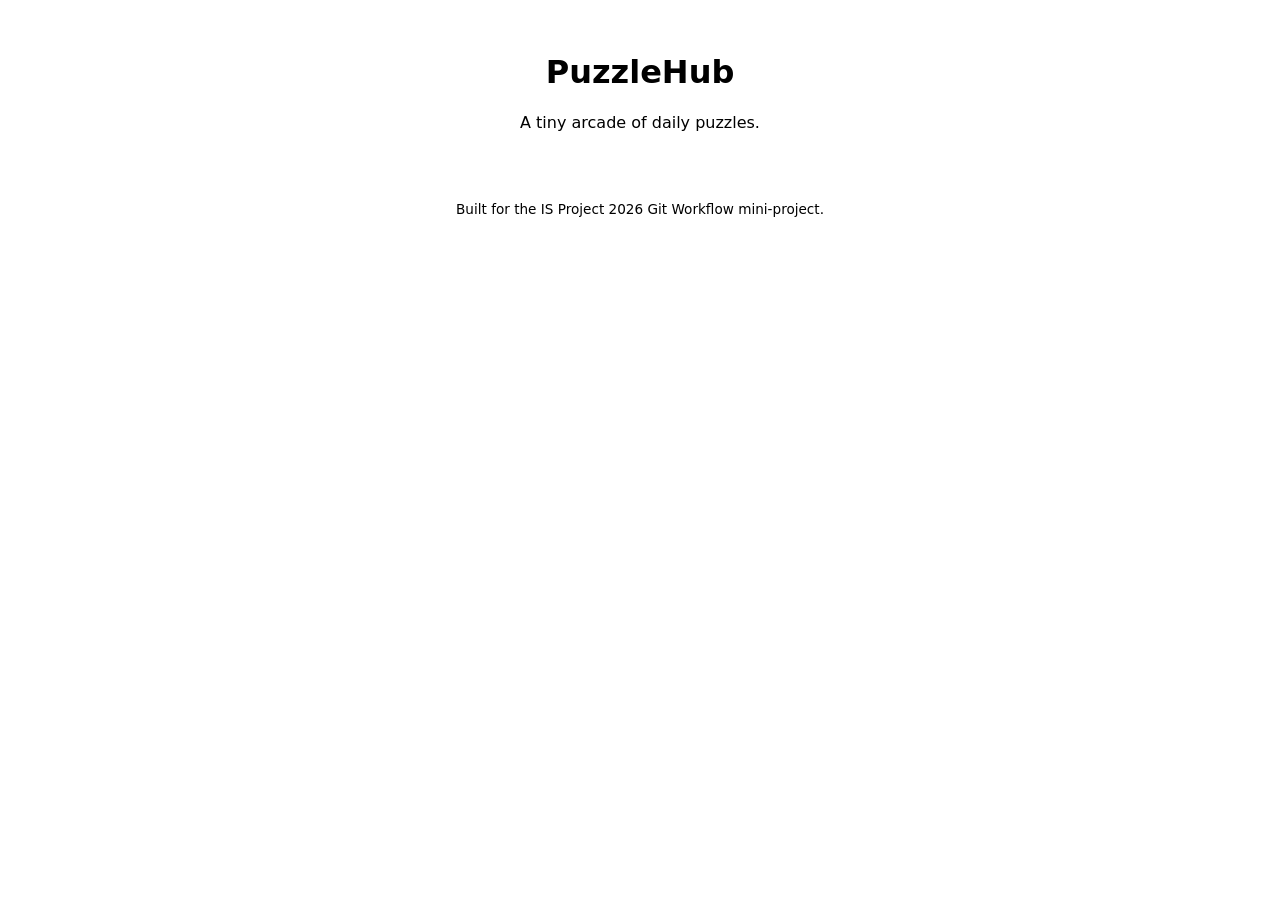
==== index.html @ c2c080c3 "feat(scaffold): add base HTML shell and folder structure Set up index.html, css/, js/, games/ subfol" ====
<!DOCTYPE html>
<html lang="en">
<head>
  <meta charset="UTF-8">
  <meta name="viewport" content="width=device-width, initial-scale=1.0">
  <title>PuzzleHub</title>
  <link rel="stylesheet" href="css/style.css">
</head>
<body>
  <header class="site-header">
    <h1>PuzzleHub</h1>
    <p class="tagline">A tiny arcade of daily puzzles.</p>
  </header>

  <main id="app">
    <!-- Landing page content is filled in by a later issue -->
  </main>

  <footer class="site-footer">
    <p>Built for the IS Project 2026 Git Workflow mini-project.</p>
  </footer>

  <script src="js/main.js"></script>
</body>
</html>
---- css/style.css ----
/* PuzzleHub base styles — extended by games and the shared design system (see issue #3) */

* {
  box-sizing: border-box;
}

body {
  margin: 0;
  font-family: system-ui, -apple-system, "Segoe UI", sans-serif;
}

.site-header {
  padding: 2rem 1rem 1rem;
  text-align: center;
}

.site-footer {
  padding: 1.5rem 1rem;
  text-align: center;
  font-size: 0.85rem;
}
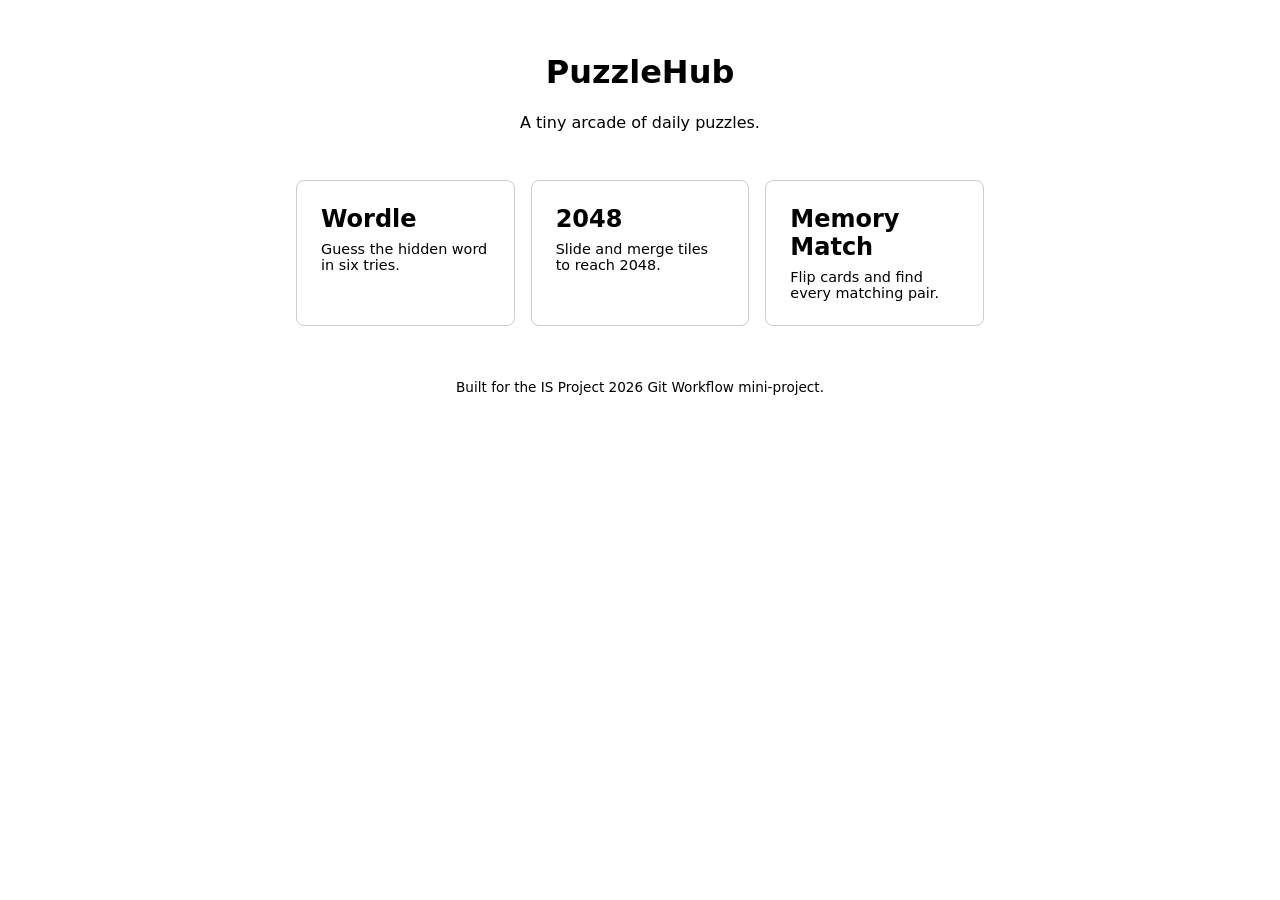
==== commit d12dcc61: "feat(landing): add nav to Wordle, 2048, and Memory Match Closes #2" ====
--- a/index.html
+++ b/index.html
@@ -13,7 +13,20 @@
   </header>
 
   <main id="app">
-    <!-- Landing page content is filled in by a later issue -->
+    <nav class="game-nav" aria-label="Games">
+      <a class="game-card" href="games/wordle/index.html">
+        <h2>Wordle</h2>
+        <p>Guess the hidden word in six tries.</p>
+      </a>
+      <a class="game-card" href="games/2048/index.html">
+        <h2>2048</h2>
+        <p>Slide and merge tiles to reach 2048.</p>
+      </a>
+      <a class="game-card" href="games/memory/index.html">
+        <h2>Memory Match</h2>
+        <p>Flip cards and find every matching pair.</p>
+      </a>
+    </nav>
   </main>
 
   <footer class="site-footer">
--- a/css/style.css
+++ b/css/style.css
@@ -19,3 +19,32 @@
   text-align: center;
   font-size: 0.85rem;
 }
+
+/* Landing page nav (issue #2) — restyled by the shared design system, see issue #3 */
+
+.game-nav {
+  display: grid;
+  grid-template-columns: repeat(auto-fit, minmax(200px, 1fr));
+  gap: 1rem;
+  max-width: 720px;
+  margin: 0 auto;
+  padding: 1rem;
+}
+
+.game-card {
+  display: block;
+  padding: 1.5rem;
+  border: 1px solid #ccc;
+  border-radius: 8px;
+  text-decoration: none;
+  color: inherit;
+}
+
+.game-card h2 {
+  margin: 0 0 0.5rem;
+}
+
+.game-card p {
+  margin: 0;
+  font-size: 0.9rem;
+}
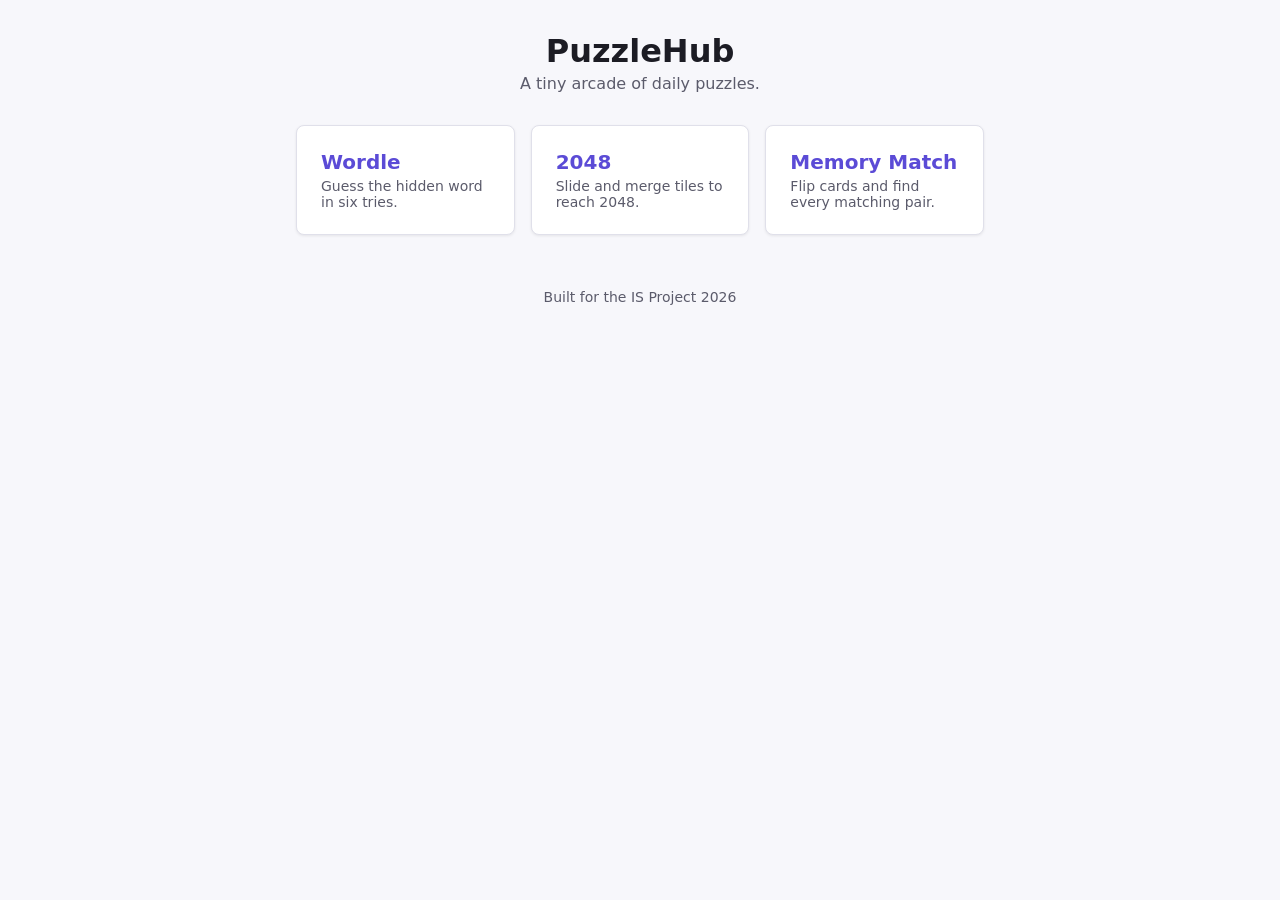
==== commit 7dd96fa6: "style(design-system): add shared color, type, and spacing tokens Introduces CSS custom properties fo" ====
--- a/index.html
+++ b/index.html
@@ -30,7 +30,7 @@
   </main>
 
   <footer class="site-footer">
-    <p>Built for the IS Project 2026 Git Workflow mini-project.</p>
+    <p>Built for the IS Project 2026</p>
   </footer>
 
   <script src="js/main.js"></script>
--- a/css/style.css
+++ b/css/style.css
@@ -1,4 +1,37 @@
-/* PuzzleHub base styles — extended by games and the shared design system (see issue #3) */
+/* PuzzleHub shared design system (issue #3)
+   Design tokens below are the single source of truth for color, type, and
+   spacing — game pages should reuse these variables rather than hardcoding
+   new values. */
+
+:root {
+  /* color */
+  --color-bg: #f7f7fb;
+  --color-surface: #ffffff;
+  --color-text: #1c1c24;
+  --color-text-muted: #5b5b6b;
+  --color-primary: #5b4bd6;
+  --color-primary-hover: #4738b8;
+  --color-border: #e0e0ea;
+
+  /* typography */
+  --font-body: system-ui, -apple-system, "Segoe UI", sans-serif;
+  --font-size-sm: 0.875rem;
+  --font-size-base: 1rem;
+  --font-size-lg: 1.25rem;
+  --font-size-xl: 2rem;
+
+  /* spacing scale */
+  --space-1: 0.25rem;
+  --space-2: 0.5rem;
+  --space-3: 1rem;
+  --space-4: 1.5rem;
+  --space-5: 2rem;
+
+  /* misc */
+  --radius: 8px;
+  --shadow-card: 0 1px 3px rgba(0, 0, 0, 0.08);
+  --shadow-card-hover: 0 4px 12px rgba(0, 0, 0, 0.1);
+}
 
 * {
   box-sizing: border-box;
@@ -6,45 +39,71 @@
 
 body {
   margin: 0;
-  font-family: system-ui, -apple-system, "Segoe UI", sans-serif;
+  font-family: var(--font-body);
+  font-size: var(--font-size-base);
+  color: var(--color-text);
+  background: var(--color-bg);
 }
 
 .site-header {
-  padding: 2rem 1rem 1rem;
+  padding: var(--space-5) var(--space-3) var(--space-3);
   text-align: center;
 }
 
-.site-footer {
-  padding: 1.5rem 1rem;
-  text-align: center;
-  font-size: 0.85rem;
+.site-header h1 {
+  margin: 0;
+  font-size: var(--font-size-xl);
 }
 
-/* Landing page nav (issue #2) — restyled by the shared design system, see issue #3 */
+.site-header .tagline {
+  margin: var(--space-1) 0 0;
+  color: var(--color-text-muted);
+}
+
+.site-footer {
+  padding: var(--space-4) var(--space-3);
+  text-align: center;
+  font-size: var(--font-size-sm);
+  color: var(--color-text-muted);
+}
+
+/* Landing page nav (issue #2) */
 
 .game-nav {
   display: grid;
   grid-template-columns: repeat(auto-fit, minmax(200px, 1fr));
-  gap: 1rem;
+  gap: var(--space-3);
   max-width: 720px;
   margin: 0 auto;
-  padding: 1rem;
+  padding: var(--space-3);
 }
 
 .game-card {
   display: block;
-  padding: 1.5rem;
-  border: 1px solid #ccc;
-  border-radius: 8px;
+  padding: var(--space-4);
+  background: var(--color-surface);
+  border: 1px solid var(--color-border);
+  border-radius: var(--radius);
+  box-shadow: var(--shadow-card);
   text-decoration: none;
   color: inherit;
+  transition: box-shadow 0.15s ease, transform 0.15s ease;
+}
+
+.game-card:hover,
+.game-card:focus-visible {
+  box-shadow: var(--shadow-card-hover);
+  transform: translateY(-2px);
 }
 
 .game-card h2 {
-  margin: 0 0 0.5rem;
+  margin: 0 0 var(--space-1);
+  font-size: var(--font-size-lg);
+  color: var(--color-primary);
 }
 
 .game-card p {
   margin: 0;
-  font-size: 0.9rem;
+  font-size: var(--font-size-sm);
+  color: var(--color-text-muted);
 }
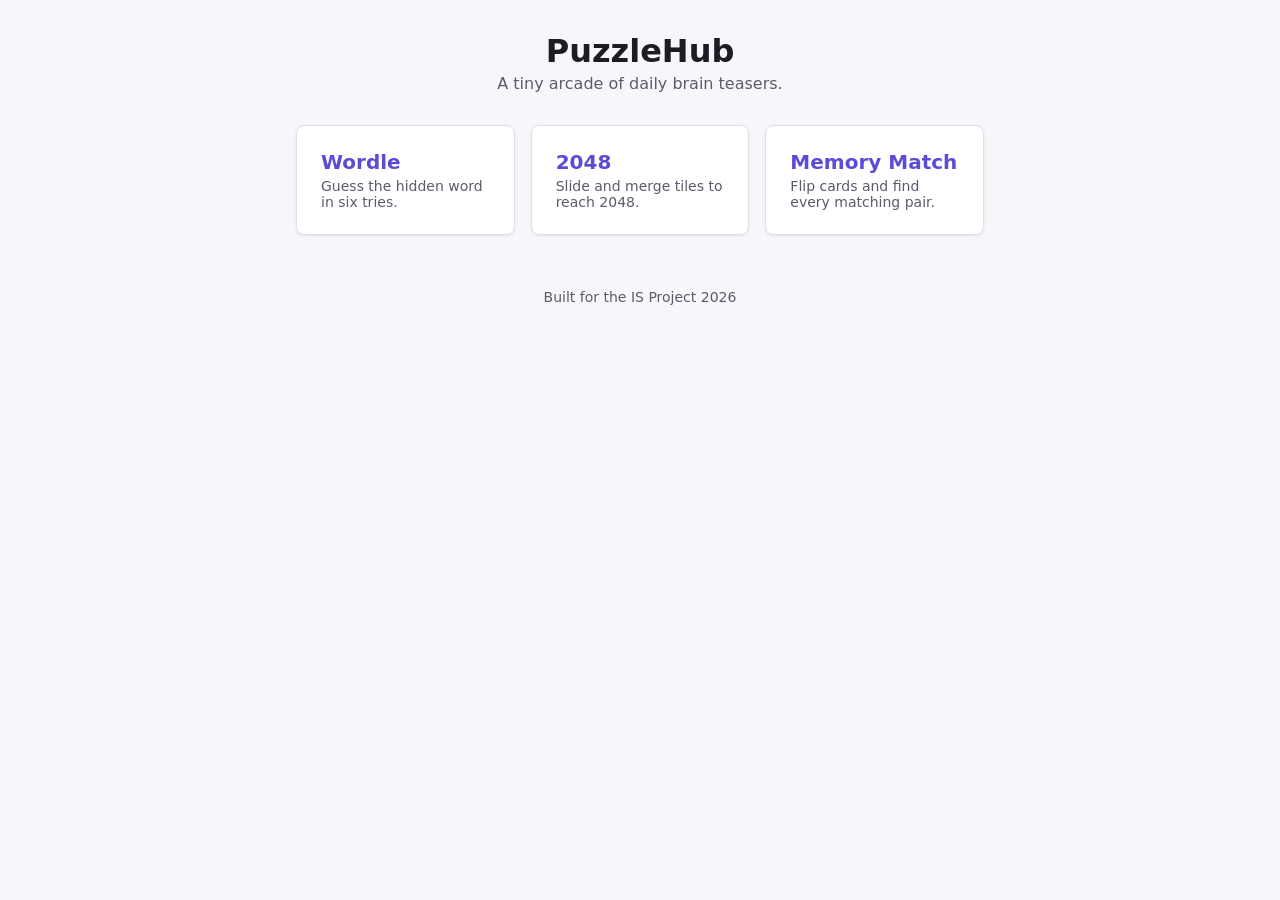
==== commit 3bf2c001: "chore(landing): reword tagline to 'brain teasers' Refs #11" ====
--- a/index.html
+++ b/index.html
@@ -9,7 +9,7 @@
 <body>
   <header class="site-header">
     <h1>PuzzleHub</h1>
-    <p class="tagline">A tiny arcade of daily puzzles.</p>
+    <p class="tagline">A tiny arcade of daily brain teasers.</p>
   </header>
 
   <main id="app">
--- a/css/style.css
+++ b/css/style.css
@@ -31,6 +31,11 @@
   --radius: 8px;
   --shadow-card: 0 1px 3px rgba(0, 0, 0, 0.08);
   --shadow-card-hover: 0 4px 12px rgba(0, 0, 0, 0.1);
+
+  /* game feedback states — shared across Wordle/2048/Memory Match */
+  --color-correct: #4caf50;
+  --color-present: #d6a52b;
+  --color-absent: #787c7f;
 }
 
 * {
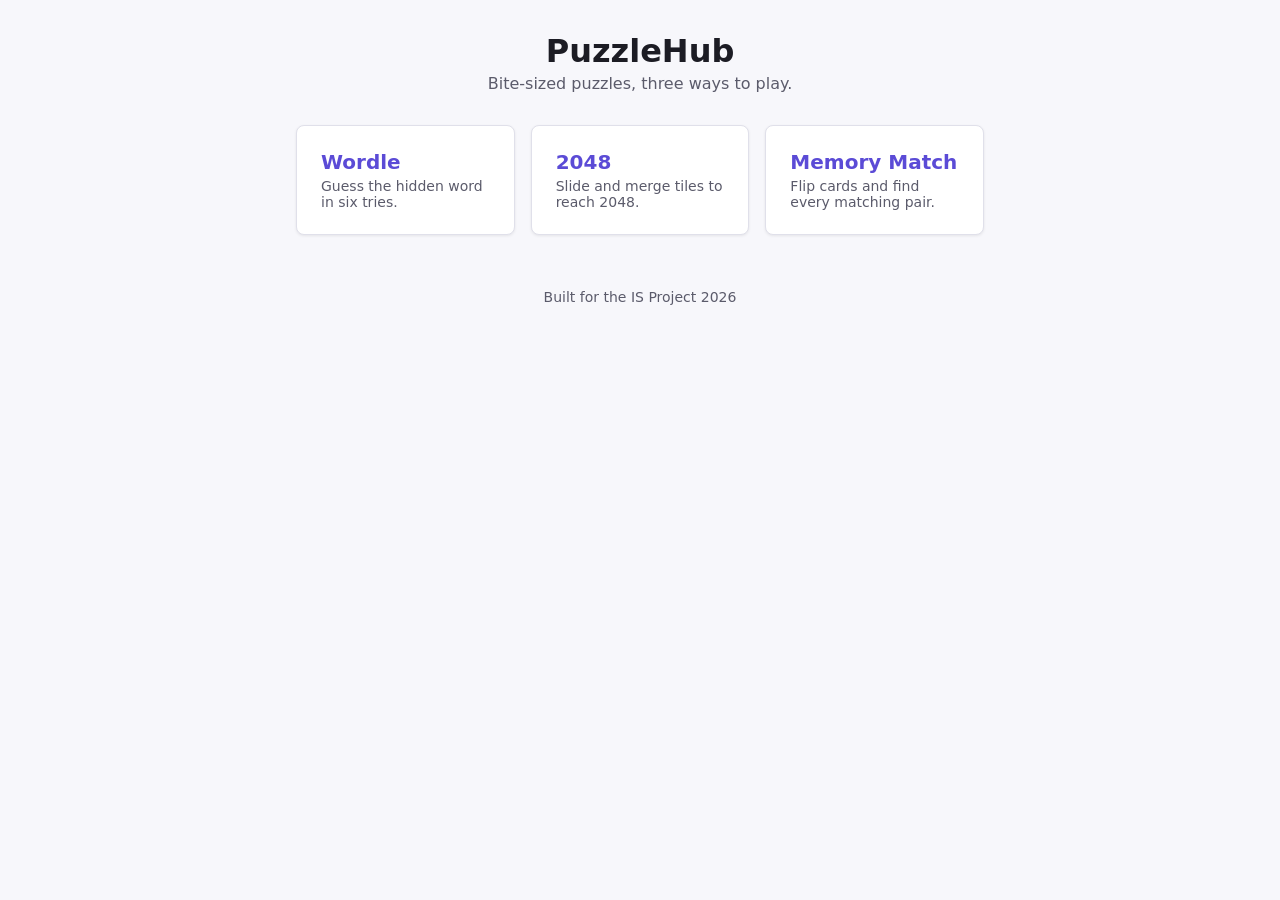
==== commit ffb89e42: "chore(landing): rework tagline copy (branch B) Refs #11" ====
--- a/index.html
+++ b/index.html
@@ -9,7 +9,7 @@
 <body>
   <header class="site-header">
     <h1>PuzzleHub</h1>
-    <p class="tagline">A tiny arcade of daily brain teasers.</p>
+    <p class="tagline">Bite-sized puzzles, three ways to play.</p>
   </header>
 
   <main id="app">
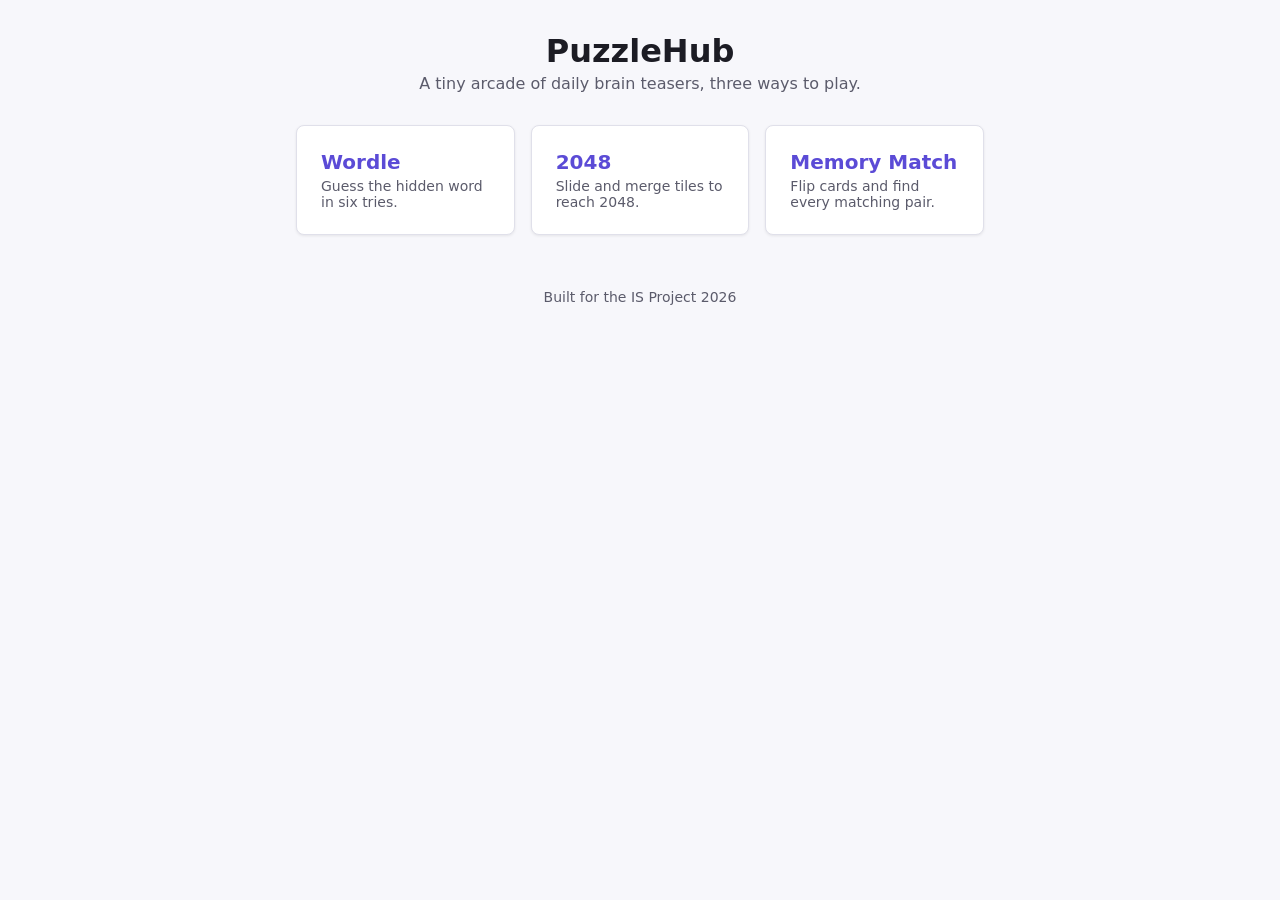
==== commit cf5620c9: "merge: resolve tagline conflict between branch-A and branch-B Both branches reworded the landing pag" ====
--- a/index.html
+++ b/index.html
@@ -9,7 +9,7 @@
 <body>
   <header class="site-header">
     <h1>PuzzleHub</h1>
-    <p class="tagline">Bite-sized puzzles, three ways to play.</p>
+    <p class="tagline">A tiny arcade of daily brain teasers, three ways to play.</p>
   </header>
 
   <main id="app">
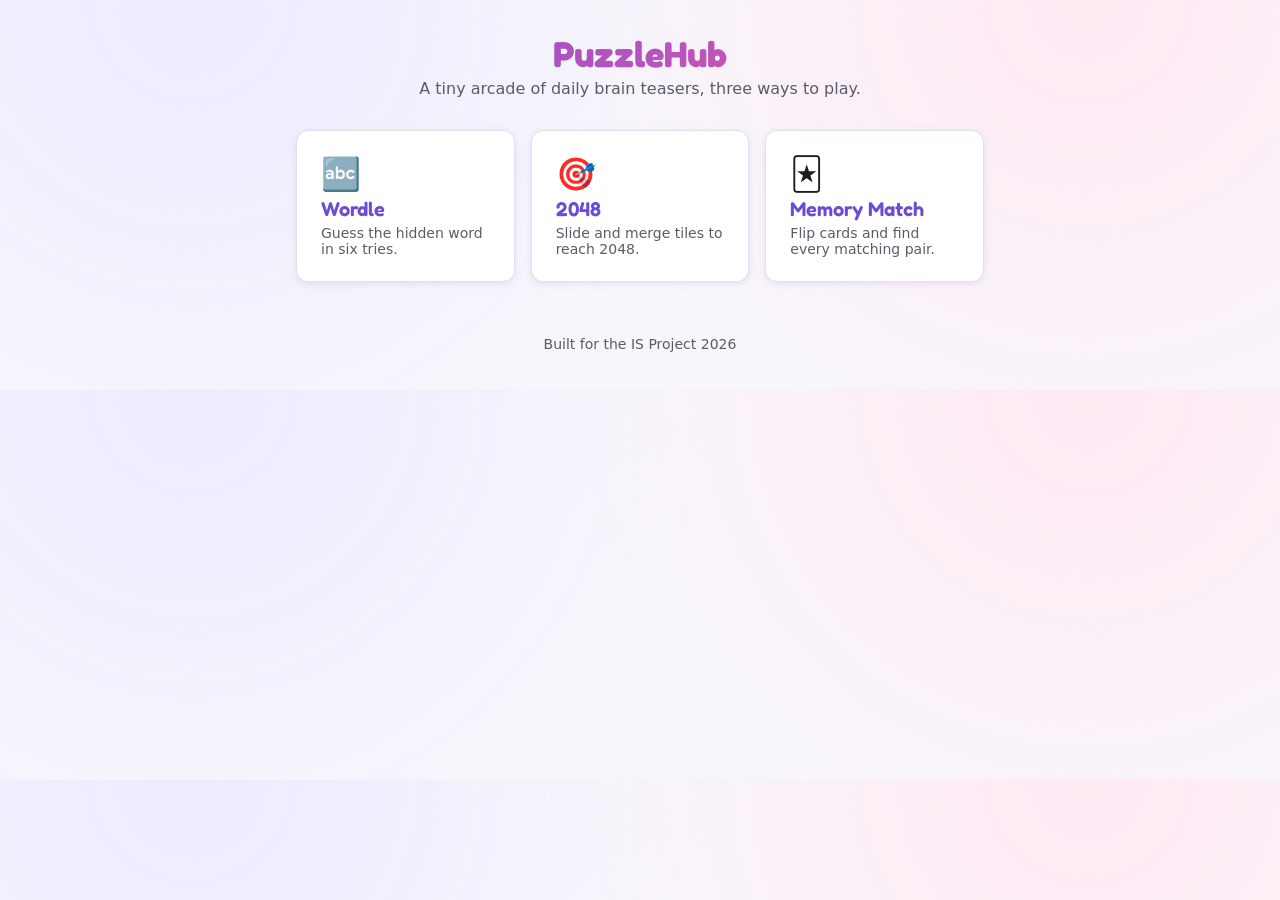
==== commit 7ac2166e: "style(polish): playful visual redesign and micro-animations Layers a more 'gamey' feel on top of the" ====
--- a/index.html
+++ b/index.html
@@ -15,14 +15,17 @@
   <main id="app">
     <nav class="game-nav" aria-label="Games">
       <a class="game-card" href="games/wordle/index.html">
+        <span class="game-icon" aria-hidden="true">🔤</span>
         <h2>Wordle</h2>
         <p>Guess the hidden word in six tries.</p>
       </a>
       <a class="game-card" href="games/2048/index.html">
+        <span class="game-icon" aria-hidden="true">🎯</span>
         <h2>2048</h2>
         <p>Slide and merge tiles to reach 2048.</p>
       </a>
       <a class="game-card" href="games/memory/index.html">
+        <span class="game-icon" aria-hidden="true">🃏</span>
         <h2>Memory Match</h2>
         <p>Flip cards and find every matching pair.</p>
       </a>
--- a/css/style.css
+++ b/css/style.css
@@ -1,7 +1,9 @@
-/* PuzzleHub shared design system (issue #3)
-   Design tokens below are the single source of truth for color, type, and
-   spacing — game pages should reuse these variables rather than hardcoding
-   new values. */
+/* PuzzleHub shared design system (issue #3, restyled playful/gamey in
+   issue #35). Design tokens below are the single source of truth for
+   color, type, and spacing — game pages should reuse these variables
+   rather than hardcoding new values. */
+
+@import url("https://fonts.googleapis.com/css2?family=Fredoka:wght@500;600;700&display=swap");
 
 :root {
   /* color */
@@ -9,16 +11,19 @@
   --color-surface: #ffffff;
   --color-text: #1c1c24;
   --color-text-muted: #5b5b6b;
-  --color-primary: #5b4bd6;
-  --color-primary-hover: #4738b8;
+  --color-primary: #6c4bd6;
+  --color-primary-hover: #5636c2;
+  --color-accent: #ff5da2;
+  --color-accent-2: #ffb648;
   --color-border: #e0e0ea;
 
   /* typography */
   --font-body: system-ui, -apple-system, "Segoe UI", sans-serif;
+  --font-heading: "Fredoka", var(--font-body);
   --font-size-sm: 0.875rem;
   --font-size-base: 1rem;
   --font-size-lg: 1.25rem;
-  --font-size-xl: 2rem;
+  --font-size-xl: 2.25rem;
 
   /* spacing scale */
   --space-1: 0.25rem;
@@ -28,14 +33,17 @@
   --space-5: 2rem;
 
   /* misc */
-  --radius: 8px;
-  --shadow-card: 0 1px 3px rgba(0, 0, 0, 0.08);
-  --shadow-card-hover: 0 4px 12px rgba(0, 0, 0, 0.1);
+  --radius: 12px;
+  --shadow-card: 0 2px 6px rgba(108, 75, 214, 0.12);
+  --shadow-card-hover: 0 10px 20px rgba(108, 75, 214, 0.22);
 
   /* game feedback states — shared across Wordle/2048/Memory Match */
-  --color-correct: #4caf50;
-  --color-present: #d6a52b;
+  --color-correct: #43b581;
+  --color-present: #f2b134;
   --color-absent: #787c7f;
+
+  /* motion */
+  --ease-bounce: cubic-bezier(0.34, 1.56, 0.64, 1);
 }
 
 * {
@@ -47,7 +55,52 @@
   font-family: var(--font-body);
   font-size: var(--font-size-base);
   color: var(--color-text);
-  background: var(--color-bg);
+  background:
+    radial-gradient(circle at 15% 0%, #efe9ff 0%, transparent 45%),
+    radial-gradient(circle at 85% 0%, #ffe9f3 0%, transparent 45%),
+    var(--color-bg);
+}
+
+@media (prefers-reduced-motion: reduce) {
+  *,
+  *::before,
+  *::after {
+    animation-duration: 0.001ms !important;
+    animation-iteration-count: 1 !important;
+    transition-duration: 0.001ms !important;
+  }
+}
+
+/* shared keyframes — reused by game pages */
+
+@keyframes pop-in {
+  from { opacity: 0; transform: scale(0.5); }
+  to { opacity: 1; transform: scale(1); }
+}
+
+@keyframes fade-up {
+  from { opacity: 0; transform: translateY(12px); }
+  to { opacity: 1; transform: translateY(0); }
+}
+
+@keyframes wiggle {
+  0%, 100% { transform: rotate(0deg); }
+  25% { transform: rotate(-4deg); }
+  75% { transform: rotate(4deg); }
+}
+
+@keyframes shake {
+  0%, 100% { transform: translateX(0); }
+  20% { transform: translateX(-6px); }
+  40% { transform: translateX(6px); }
+  60% { transform: translateX(-4px); }
+  80% { transform: translateX(4px); }
+}
+
+@keyframes bounce-in {
+  0% { opacity: 0; transform: scale(0.3); }
+  60% { opacity: 1; transform: scale(1.08); }
+  100% { transform: scale(1); }
 }
 
 .site-header {
@@ -57,12 +110,20 @@
 
 .site-header h1 {
   margin: 0;
+  font-family: var(--font-heading);
+  font-weight: 700;
   font-size: var(--font-size-xl);
+  background: linear-gradient(135deg, var(--color-primary), var(--color-accent));
+  -webkit-background-clip: text;
+  background-clip: text;
+  color: transparent;
+  animation: bounce-in 0.5s var(--ease-bounce) both;
 }
 
 .site-header .tagline {
   margin: var(--space-1) 0 0;
   color: var(--color-text-muted);
+  animation: fade-up 0.5s ease 0.15s both;
 }
 
 .site-footer {
@@ -76,7 +137,7 @@
 
 .game-nav {
   display: grid;
-  grid-template-columns: repeat(auto-fit, minmax(200px, 1fr));
+  grid-template-columns: repeat(auto-fit, minmax(min(200px, 100%), 1fr));
   gap: var(--space-3);
   max-width: 720px;
   margin: 0 auto;
@@ -92,17 +153,34 @@
   box-shadow: var(--shadow-card);
   text-decoration: none;
   color: inherit;
-  transition: box-shadow 0.15s ease, transform 0.15s ease;
-}
+  transition: box-shadow 0.2s var(--ease-bounce), transform 0.2s var(--ease-bounce);
+  animation: fade-up 0.5s var(--ease-bounce) both;
+}
+
+.game-nav .game-card:nth-child(1) { animation-delay: 0.1s; }
+.game-nav .game-card:nth-child(2) { animation-delay: 0.2s; }
+.game-nav .game-card:nth-child(3) { animation-delay: 0.3s; }
 
 .game-card:hover,
 .game-card:focus-visible {
   box-shadow: var(--shadow-card-hover);
-  transform: translateY(-2px);
+  transform: translateY(-4px) scale(1.03) rotate(-1deg);
+}
+
+.game-card:active {
+  transform: translateY(-1px) scale(0.98);
+}
+
+.game-card .game-icon {
+  display: block;
+  font-size: 2rem;
+  margin-bottom: var(--space-1);
 }
 
 .game-card h2 {
   margin: 0 0 var(--space-1);
+  font-family: var(--font-heading);
+  font-weight: 600;
   font-size: var(--font-size-lg);
   color: var(--color-primary);
 }
@@ -112,3 +190,18 @@
   font-size: var(--font-size-sm);
   color: var(--color-text-muted);
 }
+
+/* Shared "juicy" button used across games (restart, keyboard keys, etc.) */
+
+.btn-fun {
+  border: none;
+  border-radius: 999px;
+  cursor: pointer;
+  font-family: var(--font-heading);
+  font-weight: 600;
+  transition: transform 0.1s var(--ease-bounce), box-shadow 0.1s ease;
+}
+
+.btn-fun:active {
+  transform: scale(0.92);
+}
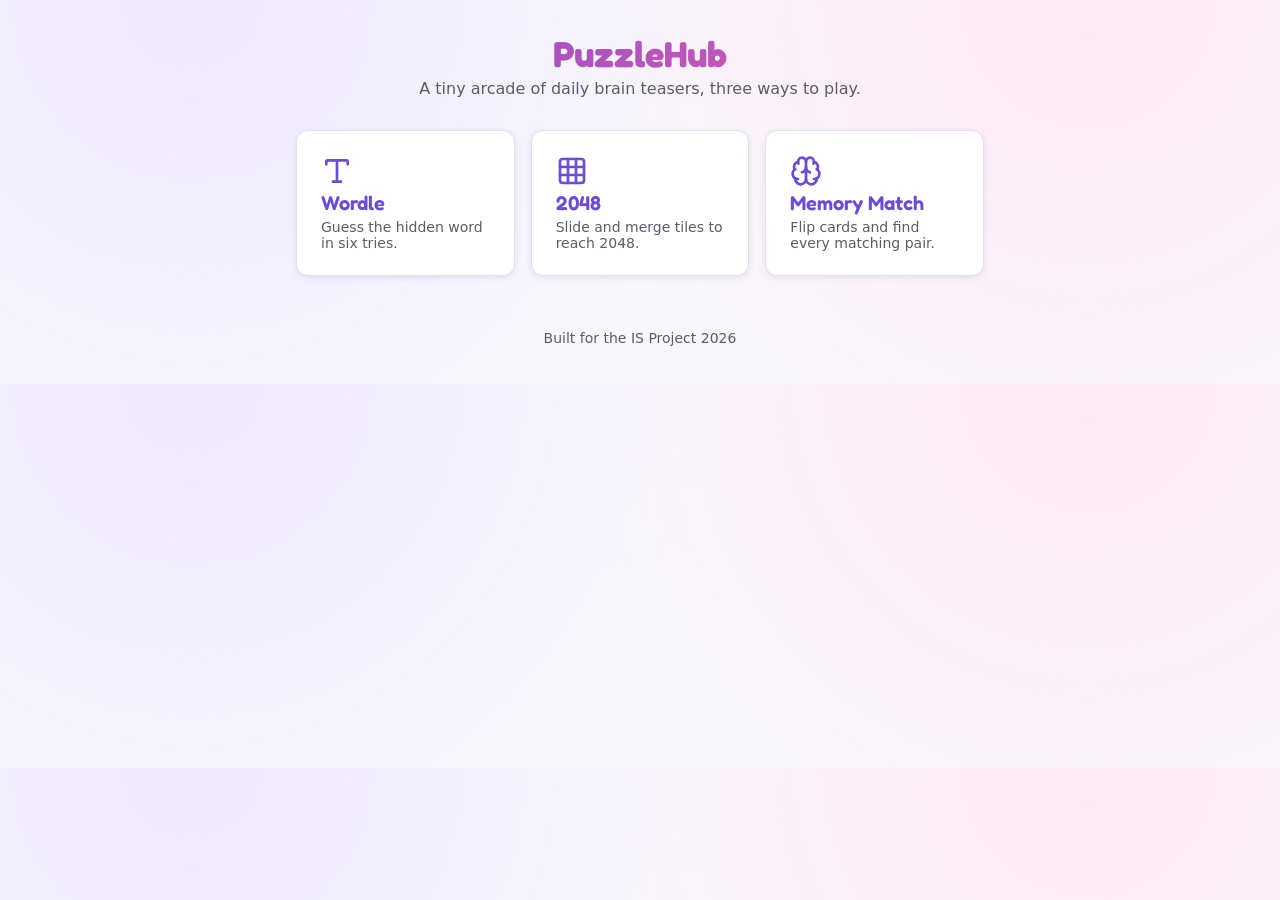
==== commit 7ee4418f: "fix(icons): replace emoji with vendored Lucide icons Swaps every emoji (landing page game-card icons" ====
--- a/index.html
+++ b/index.html
@@ -15,17 +15,17 @@
   <main id="app">
     <nav class="game-nav" aria-label="Games">
       <a class="game-card" href="games/wordle/index.html">
-        <span class="game-icon" aria-hidden="true">🔤</span>
+        <span class="game-icon"><svg viewBox="0 0 24 24" fill="none" stroke="currentColor" stroke-width="2" stroke-linecap="round" stroke-linejoin="round" aria-hidden="true"><path d="M12 4v16" /><path d="M4 7V5a1 1 0 0 1 1-1h14a1 1 0 0 1 1 1v2" /><path d="M9 20h6" /></svg></span>
         <h2>Wordle</h2>
         <p>Guess the hidden word in six tries.</p>
       </a>
       <a class="game-card" href="games/2048/index.html">
-        <span class="game-icon" aria-hidden="true">🎯</span>
+        <span class="game-icon"><svg viewBox="0 0 24 24" fill="none" stroke="currentColor" stroke-width="2" stroke-linecap="round" stroke-linejoin="round" aria-hidden="true"><rect width="18" height="18" x="3" y="3" rx="2" /><path d="M3 9h18" /><path d="M3 15h18" /><path d="M9 3v18" /><path d="M15 3v18" /></svg></span>
         <h2>2048</h2>
         <p>Slide and merge tiles to reach 2048.</p>
       </a>
       <a class="game-card" href="games/memory/index.html">
-        <span class="game-icon" aria-hidden="true">🃏</span>
+        <span class="game-icon"><svg viewBox="0 0 24 24" fill="none" stroke="currentColor" stroke-width="2" stroke-linecap="round" stroke-linejoin="round" aria-hidden="true"><path d="M12 18V5" /><path d="M15 13a4.17 4.17 0 0 1-3-4 4.17 4.17 0 0 1-3 4" /><path d="M17.598 6.5A3 3 0 1 0 12 5a3 3 0 1 0-5.598 1.5" /><path d="M17.997 5.125a4 4 0 0 1 2.526 5.77" /><path d="M18 18a4 4 0 0 0 2-7.464" /><path d="M19.967 17.483A4 4 0 1 1 12 18a4 4 0 1 1-7.967-.517" /><path d="M6 18a4 4 0 0 1-2-7.464" /><path d="M6.003 5.125a4 4 0 0 0-2.526 5.77" /></svg></span>
         <h2>Memory Match</h2>
         <p>Flip cards and find every matching pair.</p>
       </a>
--- a/css/style.css
+++ b/css/style.css
@@ -120,6 +120,11 @@
   animation: bounce-in 0.5s var(--ease-bounce) both;
 }
 
+.site-header .back-link {
+  color: inherit;
+  text-decoration: none;
+}
+
 .site-header .tagline {
   margin: var(--space-1) 0 0;
   color: var(--color-text-muted);
@@ -171,10 +176,23 @@
   transform: translateY(-1px) scale(0.98);
 }
 
+.icon {
+  width: 1em;
+  height: 1em;
+  vertical-align: -0.15em;
+}
+
 .game-card .game-icon {
   display: block;
-  font-size: 2rem;
+  width: 2rem;
+  height: 2rem;
   margin-bottom: var(--space-1);
+  color: var(--color-primary);
+}
+
+.game-card .game-icon .icon {
+  width: 100%;
+  height: 100%;
 }
 
 .game-card h2 {
@@ -205,3 +223,52 @@
 .btn-fun:active {
   transform: scale(0.92);
 }
+
+/* Shared game status message (win/lose/info text) — used by all three
+   games, named after Wordle since it was introduced there first. */
+
+.wordle-message {
+  min-height: 1.5rem;
+  font-size: var(--font-size-sm);
+  color: var(--color-text-muted);
+}
+
+.wordle-message.celebrate {
+  display: inline-flex;
+  align-items: center;
+  gap: var(--space-1);
+  font-size: var(--font-size-lg);
+  font-weight: 700;
+  color: var(--color-primary);
+  animation: bounce-in 0.5s var(--ease-bounce);
+}
+
+.wordle-message.celebrate .icon {
+  color: var(--color-accent-2);
+}
+
+/* Shared pill key/button (keyboard keys, restart buttons) — same
+   naming note as .wordle-message above. */
+
+.wordle-key {
+  min-width: min(2.25rem, 8vw);
+  padding: var(--space-2) var(--space-1);
+  border: none;
+  border-radius: 999px;
+  background: var(--color-border);
+  color: var(--color-text);
+  font-family: var(--font-heading);
+  font-size: var(--font-size-sm);
+  font-weight: 600;
+  text-transform: uppercase;
+  cursor: pointer;
+  transition: transform 0.1s var(--ease-bounce), background 0.15s ease;
+}
+
+.wordle-key:hover {
+  transform: translateY(-2px);
+}
+
+.wordle-key:active {
+  transform: scale(0.9);
+}
